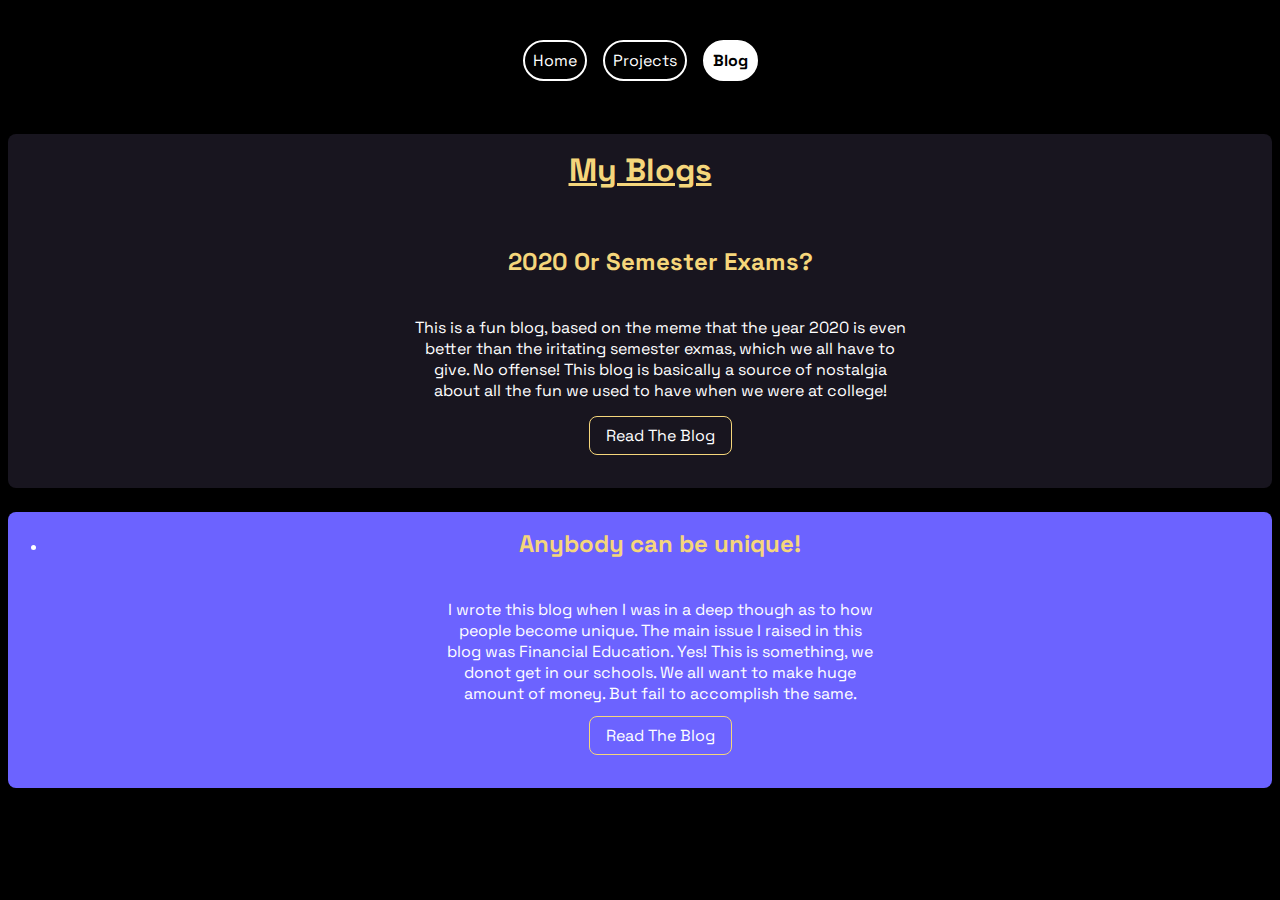
==== blog.html @ f7cedfb5 "fix: minor fix" ====
<!DOCTYPE html>
<html lang="en">
<head>
    <meta charset="UTF-8">
    <meta name="viewport" content="width=device-width, initial-scale=1.0">
    <title>Blog</title>
    <link href="stylesheet.css" rel="stylesheet">
</head>
<body>
    <!-- Nav Buttons start -->

    <div class="Header_container__1U9KN">
        <div>
            <a data-current="false" href="index.html">Home</a>
        </div>
        <div>
            <a data-current="false" href="projects.html">Projects</a>
        </div>
        <div>
            <a data-current="true" class="link-active" href="blog.html">Blog</a>
        </div>
    </div>

    <!-- Nav Buttons end -->

    <!-- Project 1  start-->
    <div class="section-3-projects container container-center">
        <h1 style="font-size:xx-large;"><u>My Blogs</u></h1>
        <ul>
            <l1>
                <h3>2020 Or Semester Exams?</h3>
                <div class="container container-center">
                    <p>This is a fun blog, based on the meme that the year 2020 is even better than the iritating semester exmas, which we all have to give. No offense! This blog is basically a source of nostalgia about all the fun we used to have when we were at college!</p>
                    <a class=" link secondary-link" href="https://thecollegetimes.org/quarantine/2020-or-semester-exams-which-is-better/">Read The Blog</a><br><br><br>
                </div>
            </l1>
        </ul>
    </div>


    <div class="section-3-projects container container-center" style="background-color:  #6C63FF;">
        <ul>
            <li>
                <h3>Anybody can be unique!</h3>
                <div class="container container-center">
                    <p class="container container-center">I wrote this blog when I was in a deep though as to how people become unique. The main issue I raised in this blog was Financial Education. Yes! This is something, we donot get in our schools. We all want to make huge amount of money. But fail to accomplish the same.</p><br>
                    <a class="link secondary-link" href="https://medium.com/@mehta.rashita18/everybody-can-be-unique-bbd7899d9fa2">Read The Blog</a><br><br><br>
                </div>
            </li>
        </ul>
        
    </div>
</body>
</html>
---- stylesheet.css ----
@import url('https://fonts.googleapis.com/css2?family=Space+Grotesk:wght@500&display=swap');
:root{
    --primary-color: #6C63FF;
    --bg-color1: rgba(32,28,41,.75);
    --heading-color:#f5d67b;
}

body{
    font-family: 'Space Grotesk', sans-serif;
    background-color: #000;
    color: white;
}

@media (min-width: 600px)
.Header_container__1U9KN {
    
    font-size: 1.32vw;
}
.Header_container__1U9KN {
    display: flex;
    justify-content: center;
    align-items: center;
    position: relative;
    z-index: 1;
    text-align: center;
}
@media (min-width: 600px)
.Header_container__1U9KN a {
    margin-right: 1.04vw;
    /* padding: 49vw 1.39vw; */
    background-color: black;
    text-color: white;
}
.Header_container__1U9KN a[data-current=true] {
    background-color: #fff;
    color: #000;
}

.Header_container__1U9KN a {
    display: inline-block;
    position: relative;
    border: 2px solid #fff;
    -moz-box-sizing: border-box;
    background-color: black;
    color: white;
    border-radius: 100px;
    text-decoration: none;
    margin: 2rem 0.5rem;
    padding: 0.5rem;
    transition: all .1s ease-out;
}

.Header_container__1U9KN a:hover {
    transform: scale(1.1);
    text-decoration: none;
}


.wp-block-buttons, figure, p, pre {
    margin: 0 0 1.5rem;
}


.link-active{
    font-weight: bold;
}

/* Nav buttons part done */

/* ...................................... */

/* Image and Code part start */
pre h3{
    float: right;
    padding: 0rem 10rem;
    font-size: 1.6rem;
    color: white;
}
code {
    font-family: Operator Mono A,Operator Mono B,Source Code Pro,Menlo,Consolas,Monaco,monospace;
    position: relative;
    float: right;
    font-size: large;
    padding-right: 20rem;
    
}
.token-punctuation{
    color: #72e0d1;
}
.language-css{
    color: #f5d67b;
}
pre {
    font-family: Operator Mono A,Operator Mono B,Source Code Pro,Menlo,Consolas,Monaco,monospace;
    background: rgba(32,28,41,.75);
    padding: 0;
    tab-size: 2;
    word-break: normal;
    hyphens: none;
    position: relative;
    line-height: 28px;
    border-radius: 8px;
    min-width: 100px;
    max-width: 100%;
    overflow: hidden;
}



 pre .coder-image{
    padding-left: 10rem;
    float: left;
    max-width: 500px;
    display: block;
    margin: auto; 
    padding-top: 3rem;
    padding-bottom: 1rem;
}

/* Image and code part Done */

/* ........................................ */

/* About Us section  start*/


.about-us-section{
    
    border-radius: 8px;
    
}

.about-us-section h1{
    color: var(--heading-color);
}
.about-us-section .container{
    text-align: center;
    padding: 2rem;
}
.about-us-section .container-center{
    max-width: 500px;
    margin: auto;
}
.about-us-section .container p{
    font-size: large;
}

.about-us-section .container .primary-link{
    background-color: var(--heading-color);
    border-radius: 8px;
    padding: 0.5rem 1rem;
    color: black;
}
/* About Me section Complete */

.section-3-projects{
    background-color: var(--bg-color1);
    border-radius: 8px;
}



.section-3-projects h1, h3{
    padding: 1rem 1rem;
    text-align: center;
    color: var(--heading-color);
    font-size: x-large;
}

.section-3-projects .container{
    
    padding: 0rem 2rem;
}   
.section-3-projects li link{
    text-decoration: none;

}

.section-3-projects .container-center{
    max-width: 500px;
    margin: auto;
    text-align: center;
}
a:link{
    text-decoration: none;
}

a:hover {
    text-decoration: underline;
}



.section-3-projects .primary-link{
    background-color: var(--heading-color);
    border-radius: 8px;
    padding: 0.5rem 1rem;
    margin-right: 1rem;
    color: black;
}

.section-3-projects .secondary-link{
    border: 0.5px solid var(--heading-color);
    padding: 0.5rem 1rem;
    border-radius: 8px;
    color: white;
}

/* projects section ended */

/* Blog section started */

.blog-div{
    background-color: #6C63FF;
    border-radius: 8px;
}

.blog-div .container{
    text-align: center;
    padding: 2rem;
}

.blog-div .container-center{
    max-width: 500px;
    margin: auto;
}

.blog-div h1{
    color: var(--heading-color);
}

.blog-div .primary-link{
    background-color: var(--heading-color);
    border-radius: 8px;
    padding: 0.5rem 1rem;
    color: black;
}
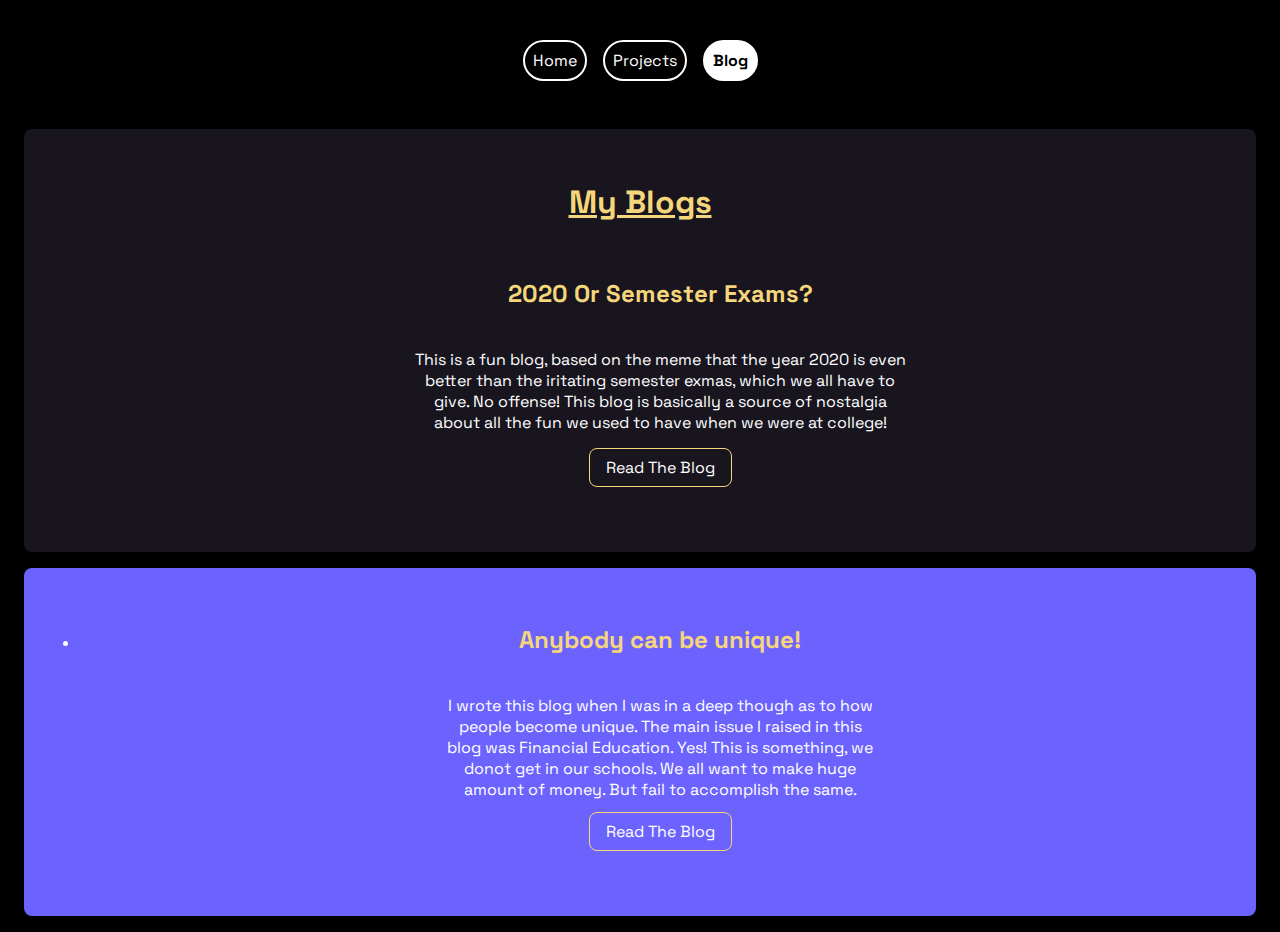
==== commit d61b58a7: "blog button hover feature" ====
--- a/blog.html
+++ b/blog.html
@@ -24,7 +24,7 @@
     <!-- Nav Buttons end -->
 
     <!-- Project 1  start-->
-    <div class="section-3-projects container container-center">
+    <div class="section-3-projects blog container container-center">
         <h1 style="font-size:xx-large;"><u>My Blogs</u></h1>
         <ul>
             <l1>
@@ -38,7 +38,7 @@
     </div>
 
 
-    <div class="section-3-projects container container-center" style="background-color:  #6C63FF;">
+    <div class="section-3-projects  blog container container-center" style="background-color:  #6C63FF;">
         <ul>
             <li>
                 <h3>Anybody can be unique!</h3>
--- a/stylesheet.css
+++ b/stylesheet.css
@@ -156,6 +156,9 @@
 .section-3-projects{
     background-color: var(--bg-color1);
     border-radius: 8px;
+    margin: 1rem;
+    padding: 1rem;
+
 }
 
 
@@ -234,4 +237,9 @@
     border-radius: 8px;
     padding: 0.5rem 1rem;
     color: black;
+}
+
+.blog .secondary-link:hover{
+    background-color: var(--heading-color);
+    color: black;
 }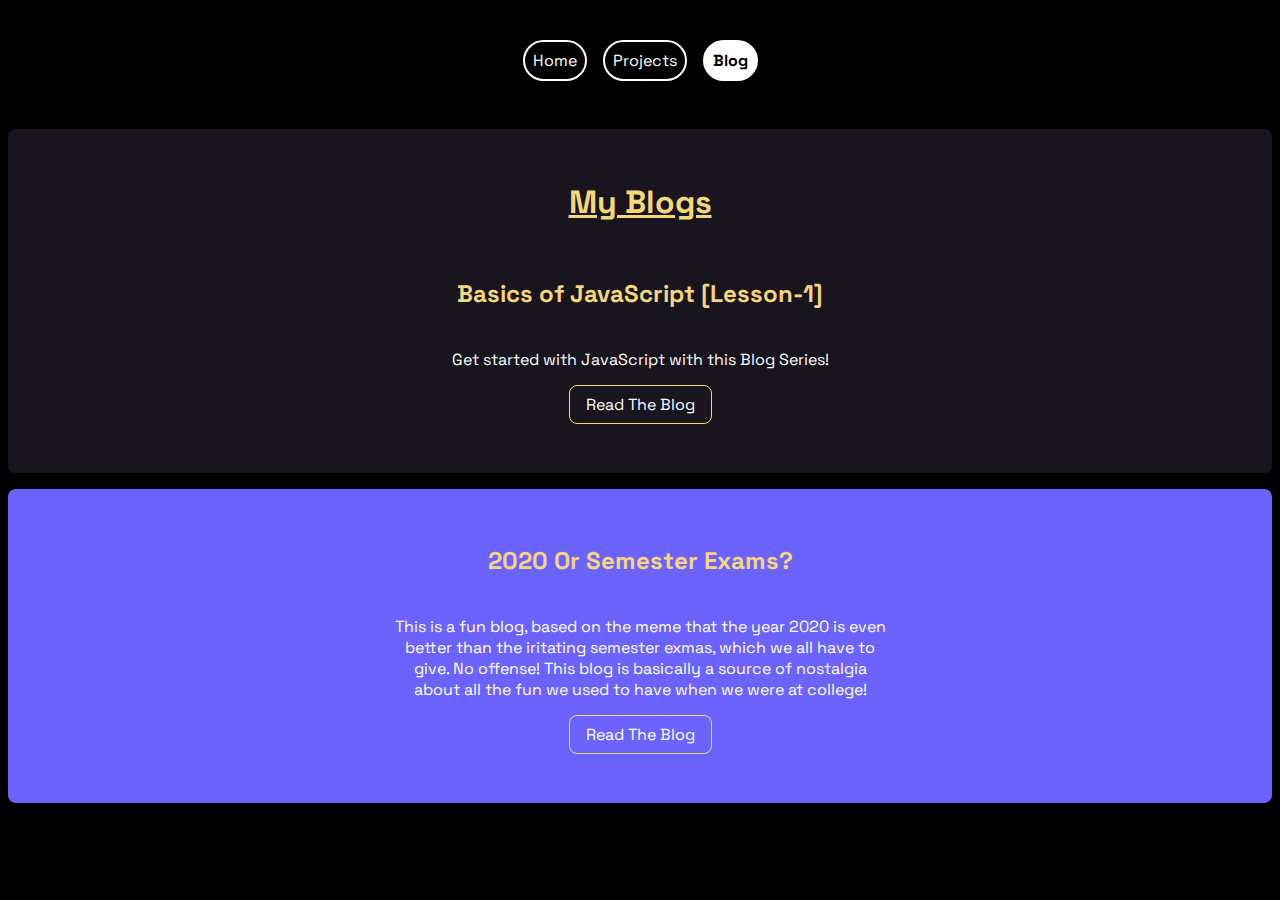
==== commit 546a7990: "Blog section details updated" ====
--- a/blog.html
+++ b/blog.html
@@ -26,29 +26,21 @@
     <!-- Project 1  start-->
     <div class="section-3-projects blog container container-center">
         <h1 style="font-size:xx-large;"><u>My Blogs</u></h1>
-        <ul>
-            <l1>
-                <h3>2020 Or Semester Exams?</h3>
-                <div class="container container-center">
-                    <p>This is a fun blog, based on the meme that the year 2020 is even better than the iritating semester exmas, which we all have to give. No offense! This blog is basically a source of nostalgia about all the fun we used to have when we were at college!</p>
-                    <a class=" link secondary-link" href="https://thecollegetimes.org/quarantine/2020-or-semester-exams-which-is-better/">Read The Blog</a><br><br><br>
-                </div>
-            </l1>
-        </ul>
+        <h3>Basics of JavaScript [Lesson-1]</h3>
+        <div class="container container-center">
+            <p>Get started with JavaScript with this Blog Series!</p>
+            <a class=" link secondary-link" href="https://rashitamehta.hashnode.dev/basics-of-javascript-lesson-1">Read The Blog</a><br><br><br>
+        </div>
     </div>
 
 
     <div class="section-3-projects  blog container container-center" style="background-color:  #6C63FF;">
-        <ul>
-            <li>
-                <h3>Anybody can be unique!</h3>
-                <div class="container container-center">
-                    <p class="container container-center">I wrote this blog when I was in a deep though as to how people become unique. The main issue I raised in this blog was Financial Education. Yes! This is something, we donot get in our schools. We all want to make huge amount of money. But fail to accomplish the same.</p><br>
-                    <a class="link secondary-link" href="https://medium.com/@mehta.rashita18/everybody-can-be-unique-bbd7899d9fa2">Read The Blog</a><br><br><br>
-                </div>
-            </li>
-        </ul>
-        
+        <h3>2020 Or Semester Exams?</h3>
+        <div class="container container-center">
+            <p>This is a fun blog, based on the meme that the year 2020 is even better than the iritating semester exmas, which we all have to give. No offense! This blog is basically a source of nostalgia about all the fun we used to have when we were at college!</p>
+            <a class=" link secondary-link" href="https://thecollegetimes.org/quarantine/2020-or-semester-exams-which-is-better/">Read The Blog</a><br><br><br>
+        </div>   
     </div>
+   
 </body>
 </html>--- a/stylesheet.css
+++ b/stylesheet.css
@@ -156,7 +156,7 @@
 .section-3-projects{
     background-color: var(--bg-color1);
     border-radius: 8px;
-    margin: 1rem;
+    margin: 1rem 0rem;
     padding: 1rem;
 
 }
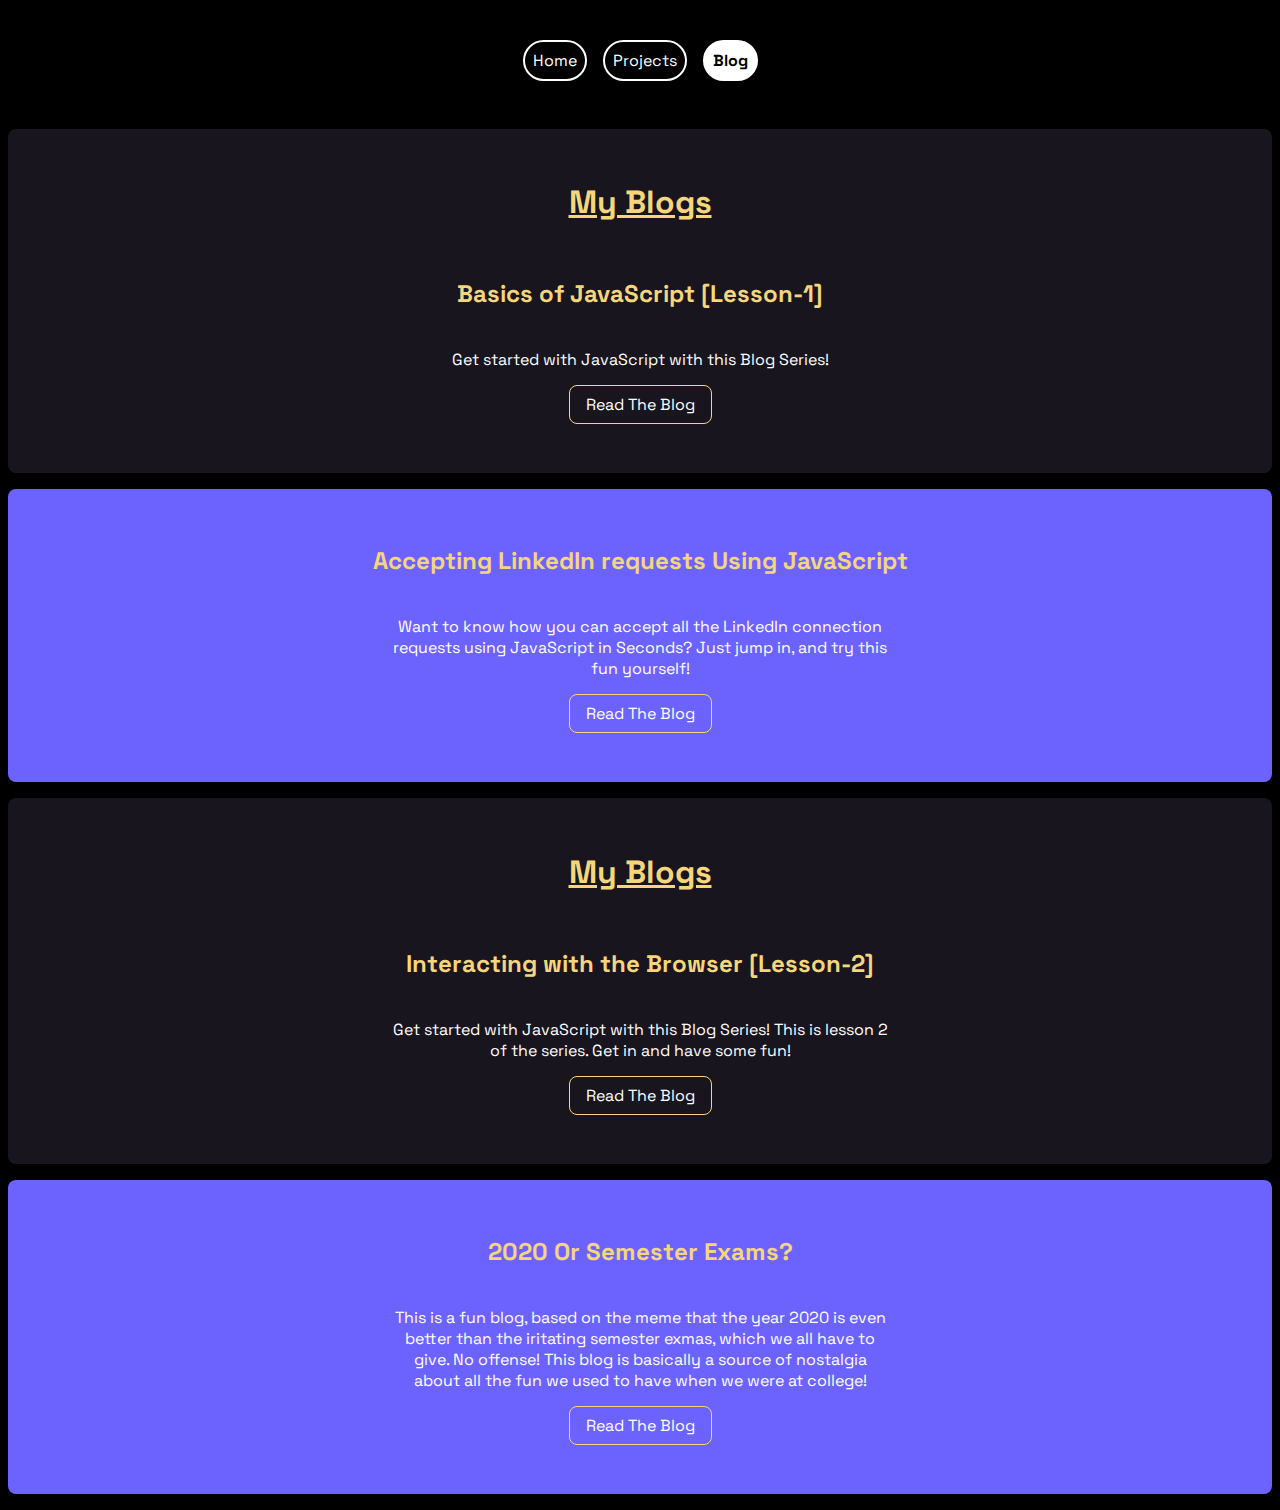
==== commit 0ccbb54f: "blog and project updates" ====
--- a/blog.html
+++ b/blog.html
@@ -23,7 +23,7 @@
 
     <!-- Nav Buttons end -->
 
-    <!-- Project 1  start-->
+    <!-- Blog 1  start-->
     <div class="section-3-projects blog container container-center">
         <h1 style="font-size:xx-large;"><u>My Blogs</u></h1>
         <h3>Basics of JavaScript [Lesson-1]</h3>
@@ -33,7 +33,26 @@
         </div>
     </div>
 
+    <!-- Blog 2 start -->
+    <div class="section-3-projects  blog container container-center" style="background-color:  #6C63FF;">
+        <h3>Accepting LinkedIn requests Using JavaScript</h3>
+        <div class="container container-center">
+            <p>Want to know how you can accept all the LinkedIn connection requests using JavaScript in Seconds? Just jump in, and try this fun yourself!</p>
+            <a class=" link secondary-link" href="https://rashitamehta.hashnode.dev/accepting-linkedin-connection-requests-using-javascript">Read The Blog</a><br><br><br>
+        </div>   
+    </div>
 
+    <!-- Blog 3 start -->
+    <div class="section-3-projects blog container container-center">
+        <h1 style="font-size:xx-large;"><u>My Blogs</u></h1>
+        <h3>Interacting with the Browser [Lesson-2]</h3>
+        <div class="container container-center">
+            <p>Get started with JavaScript with this Blog Series! This is lesson 2 of the series. Get in and have some fun!</p>
+            <a class=" link secondary-link" href="https://rashitamehta.hashnode.dev/interacting-with-the-browser-using-javascript-basic-episode-2">Read The Blog</a><br><br><br>
+        </div>
+    </div>
+
+    <!-- Blog 4 start -->
     <div class="section-3-projects  blog container container-center" style="background-color:  #6C63FF;">
         <h3>2020 Or Semester Exams?</h3>
         <div class="container container-center">
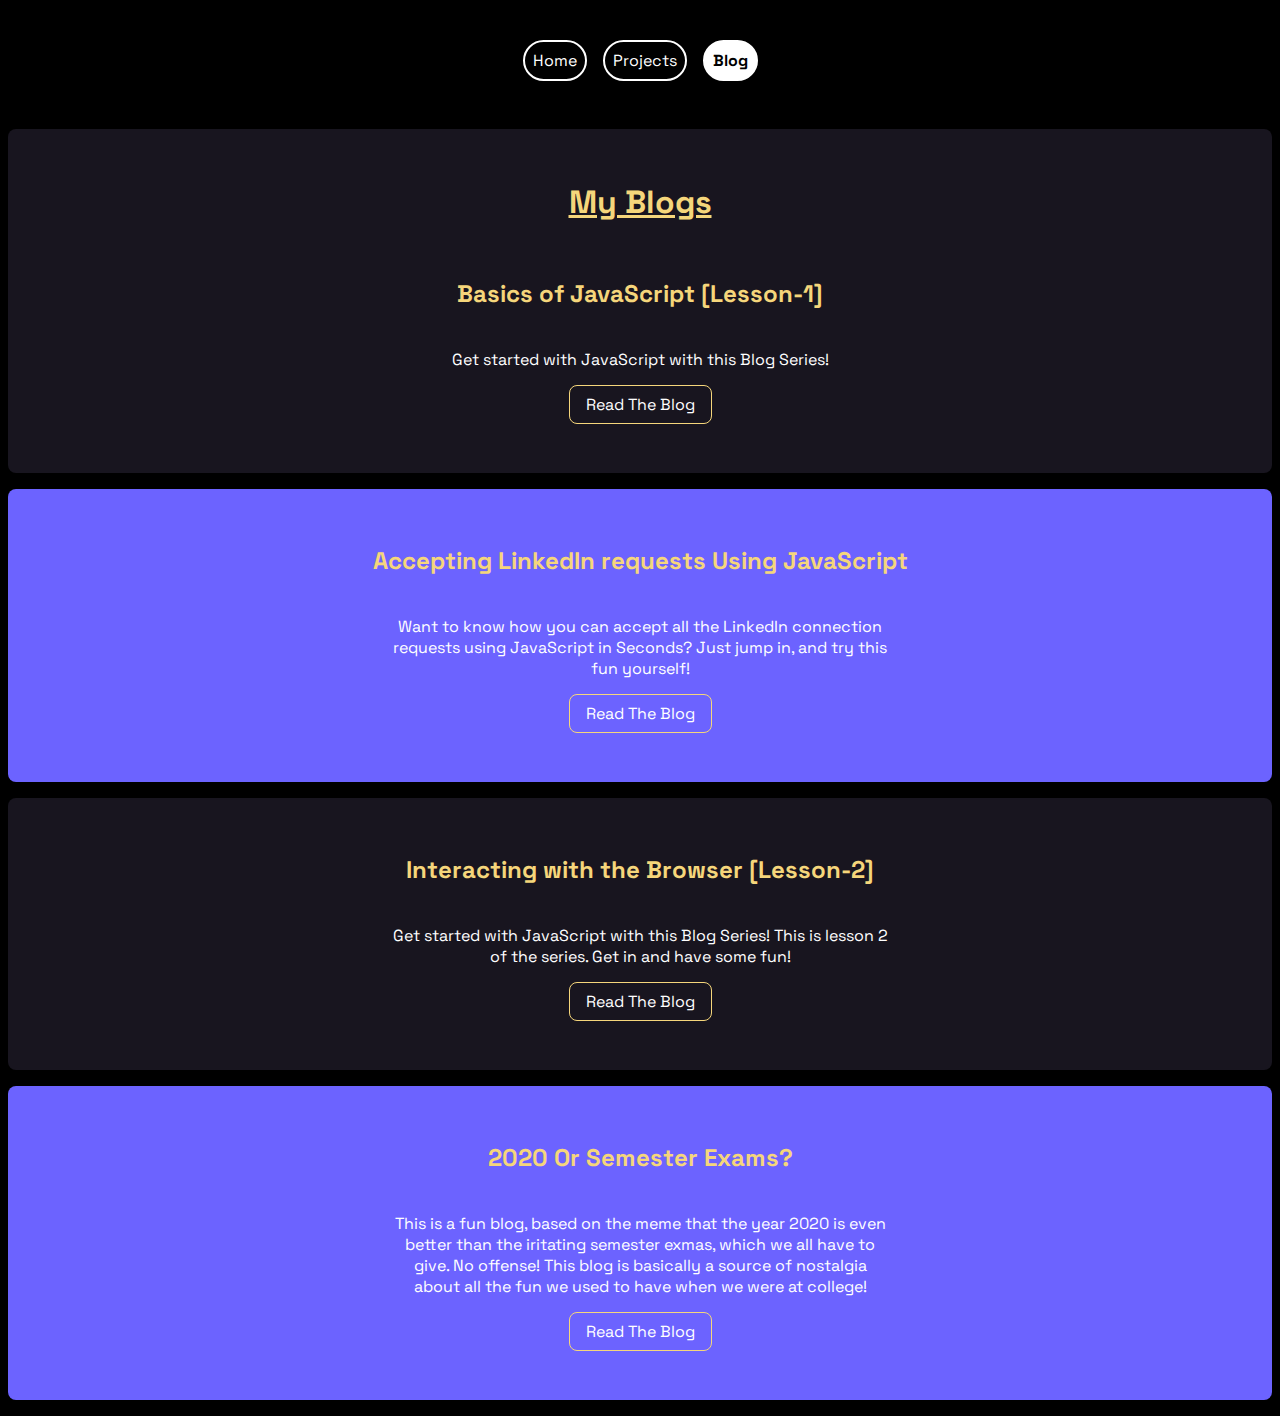
==== commit 6c1b95b5: "fix: minor fix" ====
--- a/blog.html
+++ b/blog.html
@@ -44,7 +44,6 @@
 
     <!-- Blog 3 start -->
     <div class="section-3-projects blog container container-center">
-        <h1 style="font-size:xx-large;"><u>My Blogs</u></h1>
         <h3>Interacting with the Browser [Lesson-2]</h3>
         <div class="container container-center">
             <p>Get started with JavaScript with this Blog Series! This is lesson 2 of the series. Get in and have some fun!</p>
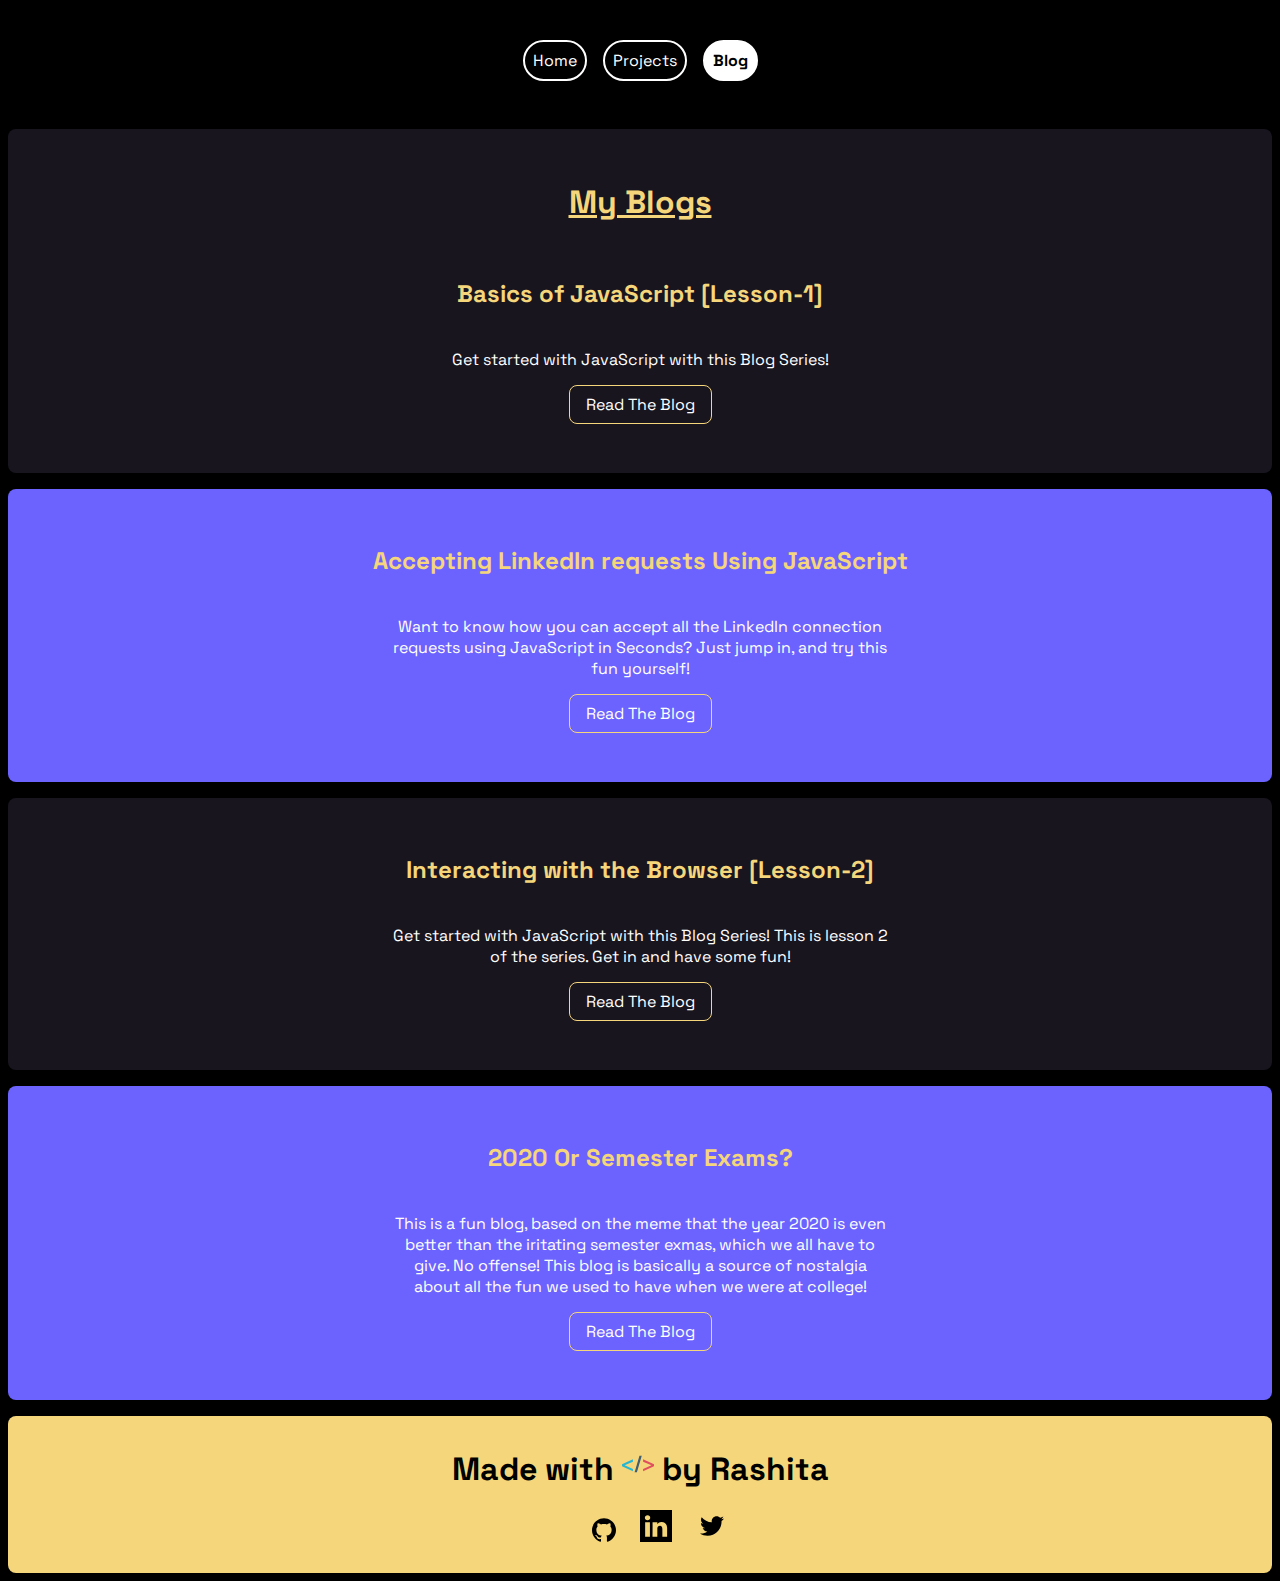
==== commit 0c05fa65: "feat: added footer section" ====
--- a/blog.html
+++ b/blog.html
@@ -29,7 +29,7 @@
         <h3>Basics of JavaScript [Lesson-1]</h3>
         <div class="container container-center">
             <p>Get started with JavaScript with this Blog Series!</p>
-            <a class=" link secondary-link" href="https://rashitamehta.hashnode.dev/basics-of-javascript-lesson-1">Read The Blog</a><br><br><br>
+            <a class=" link secondary-link" target="_blank" href="https://rashitamehta.hashnode.dev/basics-of-javascript-lesson-1">Read The Blog</a><br><br><br>
         </div>
     </div>
 
@@ -38,7 +38,7 @@
         <h3>Accepting LinkedIn requests Using JavaScript</h3>
         <div class="container container-center">
             <p>Want to know how you can accept all the LinkedIn connection requests using JavaScript in Seconds? Just jump in, and try this fun yourself!</p>
-            <a class=" link secondary-link" href="https://rashitamehta.hashnode.dev/accepting-linkedin-connection-requests-using-javascript">Read The Blog</a><br><br><br>
+            <a class=" link secondary-link" target="_blank" href="https://rashitamehta.hashnode.dev/accepting-linkedin-connection-requests-using-javascript">Read The Blog</a><br><br><br>
         </div>   
     </div>
 
@@ -47,7 +47,7 @@
         <h3>Interacting with the Browser [Lesson-2]</h3>
         <div class="container container-center">
             <p>Get started with JavaScript with this Blog Series! This is lesson 2 of the series. Get in and have some fun!</p>
-            <a class=" link secondary-link" href="https://rashitamehta.hashnode.dev/interacting-with-the-browser-using-javascript-basic-episode-2">Read The Blog</a><br><br><br>
+            <a class=" link secondary-link" target="_blank" href="https://rashitamehta.hashnode.dev/interacting-with-the-browser-using-javascript-basic-episode-2">Read The Blog</a><br><br><br>
         </div>
     </div>
 
@@ -56,9 +56,24 @@
         <h3>2020 Or Semester Exams?</h3>
         <div class="container container-center">
             <p>This is a fun blog, based on the meme that the year 2020 is even better than the iritating semester exmas, which we all have to give. No offense! This blog is basically a source of nostalgia about all the fun we used to have when we were at college!</p>
-            <a class=" link secondary-link" href="https://thecollegetimes.org/quarantine/2020-or-semester-exams-which-is-better/">Read The Blog</a><br><br><br>
+            <a class=" link secondary-link" target="_blank" href="https://thecollegetimes.org/quarantine/2020-or-semester-exams-which-is-better/">Read The Blog</a><br><br><br>
         </div>   
     </div>
    
+
+    <footer id="footer">
+        <div class="footer-text">
+            <h1>Made with <img src="./images/code.svg" style="width: 2rem;margin-bottom: 0;"> by Rashita</h1>    
+        </div>
+        <div class="social-links">
+            <ul class="links">
+                <li class="icon"><a href="https://github.com/Rashita123"><img src="./images/github.svg"></a></li>
+                <li class="icon"><a href="https://www.linkedin.com/in/rashita-mehta-350346197"><img src="./images/linkedin.svg"></a></li>
+                <li class="icon"><a href="https://twitter.com/Rashita63971981"><img src="./images/twitter.svg"></a></li>
+            </ul>
+        </div>
+    </footer>
+
+    
 </body>
 </html>--- a/stylesheet.css
+++ b/stylesheet.css
@@ -242,4 +242,20 @@
 .blog .secondary-link:hover{
     background-color: var(--heading-color);
     color: black;
-}+}
+
+#footer{
+    background-color: var(--heading-color);
+    padding: 10px;
+    margin-top: 12px;
+    text-align: center;
+    color: black;
+    border-radius: 8px;
+}
+
+.icon{
+    
+    display: inline;
+    padding: 10px;
+    list-style-type: none;
+}
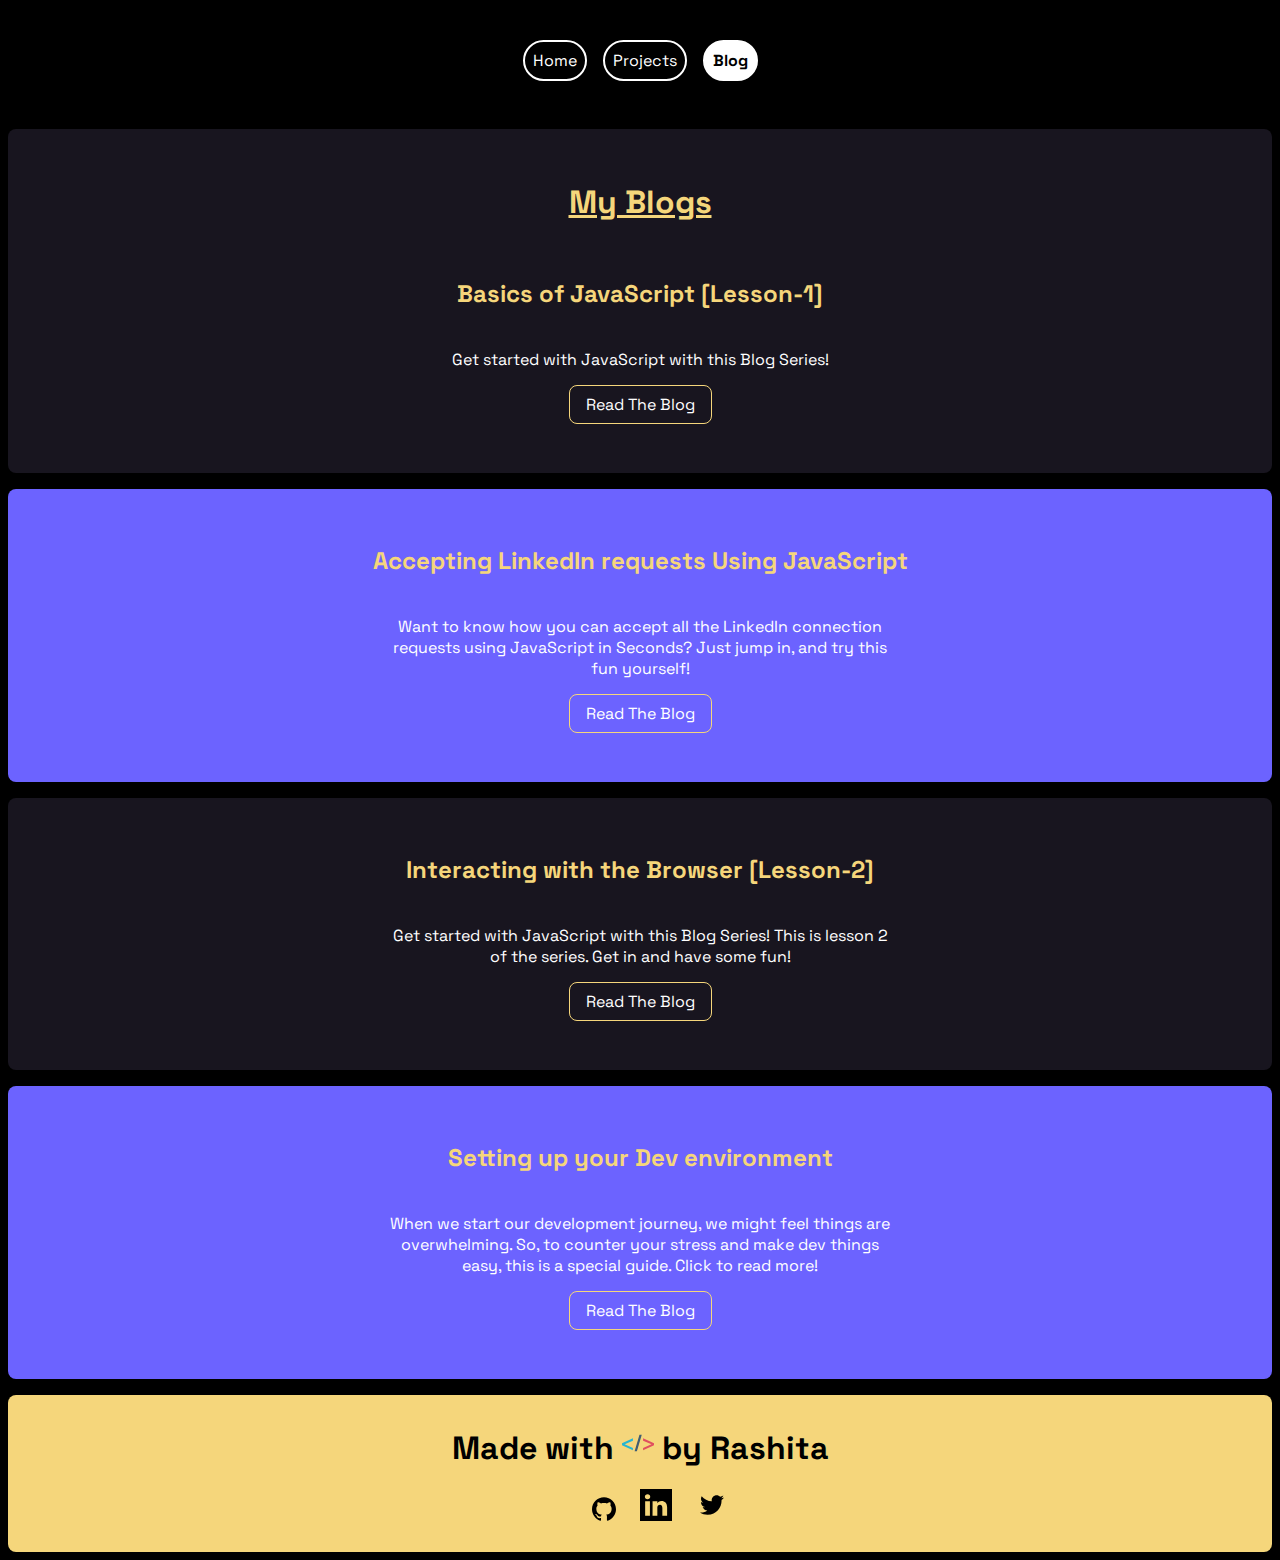
==== commit baf41c11: "feat: added blog" ====
--- a/blog.html
+++ b/blog.html
@@ -52,13 +52,22 @@
     </div>
 
     <!-- Blog 4 start -->
-    <div class="section-3-projects  blog container container-center" style="background-color:  #6C63FF;">
+    <div class="section-3-projects blog container container-center"  style="background-color:  #6C63FF;">
+        <h3>Setting up your Dev environment</h3>
+        <div class="container container-center">
+            <p>When we start our development journey, we might feel things are overwhelming. So, to counter your stress and make dev things easy, this is a special guide. Click to read more!</p>
+            <a class=" link secondary-link" target="_blank" href="https://rashitamehta.hashnode.dev/set-up-your-dev-environment-a-guide-to-newbie">Read The Blog</a><br><br><br>
+        </div>
+    </div>
+
+    
+    <!-- <div class="section-3-projects  blog container container-center">
         <h3>2020 Or Semester Exams?</h3>
         <div class="container container-center">
             <p>This is a fun blog, based on the meme that the year 2020 is even better than the iritating semester exmas, which we all have to give. No offense! This blog is basically a source of nostalgia about all the fun we used to have when we were at college!</p>
             <a class=" link secondary-link" target="_blank" href="https://thecollegetimes.org/quarantine/2020-or-semester-exams-which-is-better/">Read The Blog</a><br><br><br>
         </div>   
-    </div>
+    </div> -->
    
 
     <footer id="footer">
--- a/stylesheet.css
+++ b/stylesheet.css
@@ -83,6 +83,13 @@
     font-size: large;
     padding-right: 20rem;
     
+}
+.coder-image{
+    float: left;
+}
+
+.code-part{
+    float: right;
 }
 .token-punctuation{
     color: #72e0d1;
@@ -259,3 +266,4 @@
     padding: 10px;
     list-style-type: none;
 }
+    